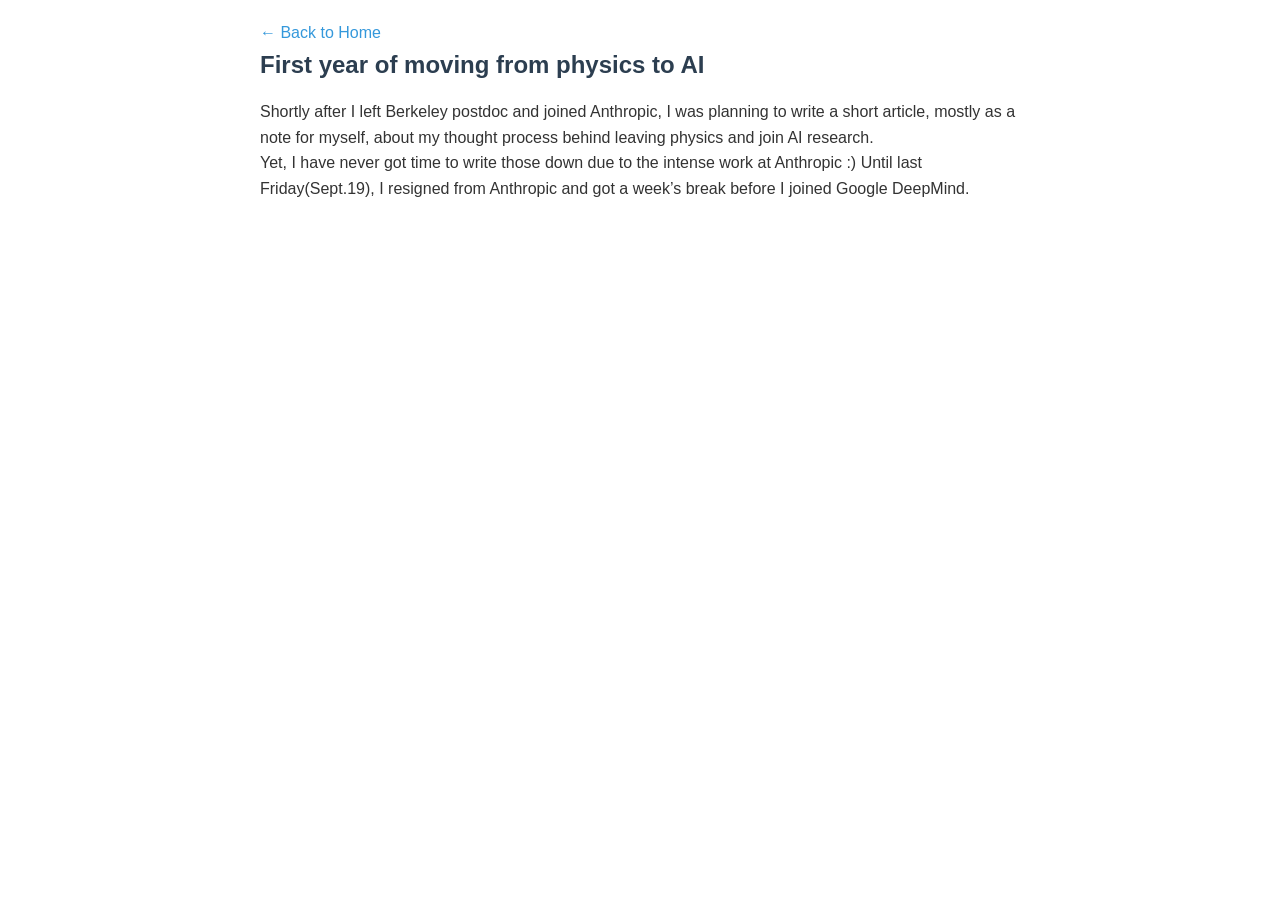
==== posts/2025-10-06.html @ 8a94fac8 "Update 2025-10-06.html" ====
<!-- /posts/2025-10-06.html -->
<!doctype html>
<html lang="en">
<head>
  <meta charset="utf-8" />
  <title>My infant year as an AI researcher — Moving from physics to AI</title>
  <link rel="stylesheet" href="../style.css" />
</head>
<body>
  <nav><a href="../index.html">← Back to Home</a></nav>
  <article>
        <section id="about">
            <h2>First year of moving from physics to AI</h2>
            <p>Shortly after I left Berkeley postdoc and joined Anthropic, I was planning to write a short article, mostly as a note for myself, about my thought process behind leaving physics and join AI research. </p>
            <p>Yet, I have never got time to write those down due to the intense work at Anthropic :) Until last Friday(Sept.19), I resigned from Anthropic and got a week’s break before I joined Google DeepMind. </p>
        </section>
  </article>
</body>
</html>
---- style.css ----
* {
    margin: 0;
    padding: 0;
    box-sizing: border-box;
}

body {
    font-family: -apple-system, BlinkMacSystemFont, 'Segoe UI', Roboto, sans-serif;
    line-height: 1.6;
    color: #333;
    max-width: 800px;
    margin: 0 auto;
    padding: 20px;
}

header {
    text-align: center;
    margin-bottom: 40px;
    padding: 40px 0;
    border-bottom: 2px solid #eee;
}

header h1 {
    font-size: 2.5em;
    margin-bottom: 10px;
    color: #2c3e50;
}

section {
    margin-bottom: 40px;
}

section h2 {
    color: #2c3e50;
    margin-bottom: 15px;
    font-size: 1.5em;
}

a {
    color: #3498db;
    text-decoration: none;
}

a:hover {
    text-decoration: underline;
}
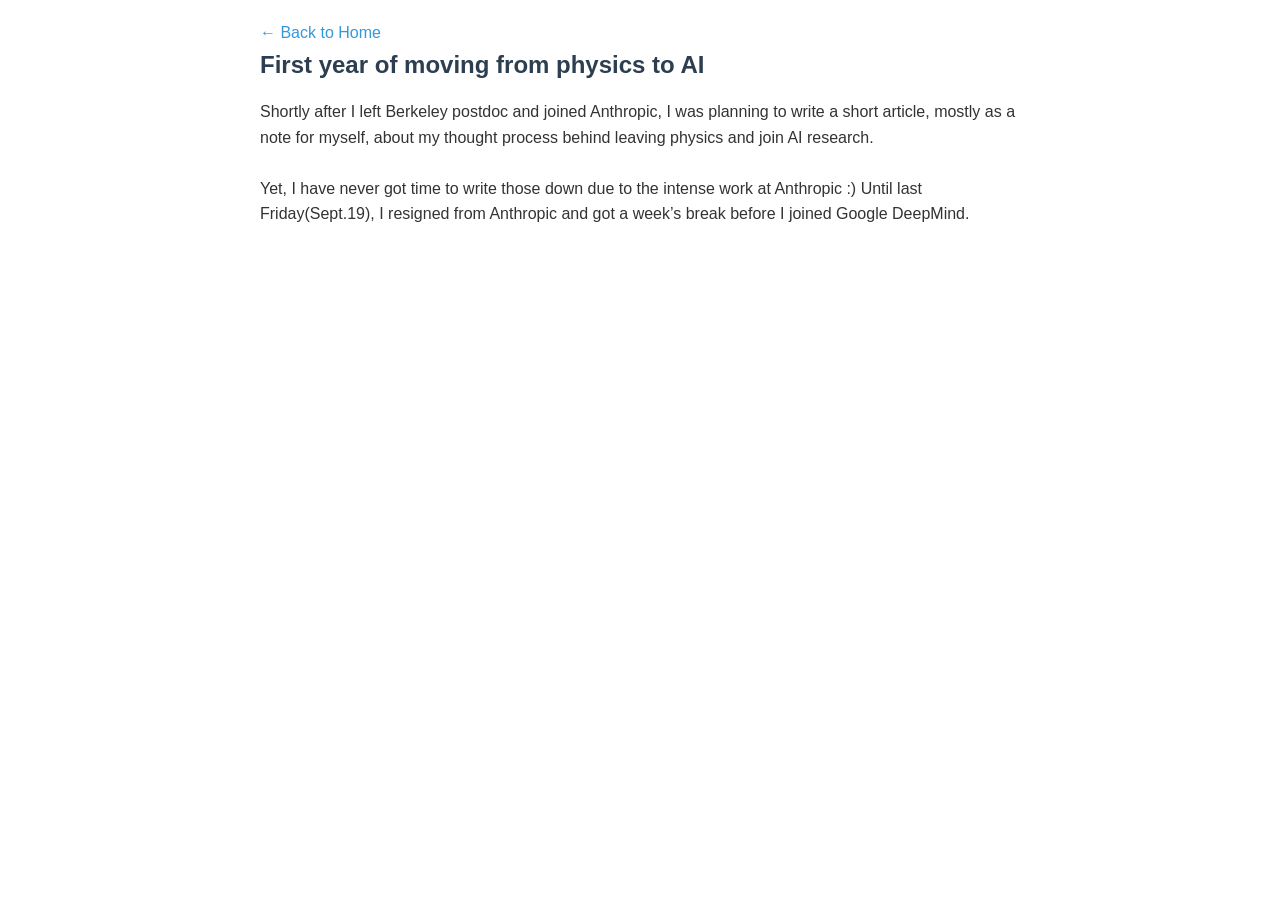
==== commit cd45a43d: "Update 2025-10-06.html" ====
--- a/posts/2025-10-06.html
+++ b/posts/2025-10-06.html
@@ -12,6 +12,7 @@
         <section id="about">
             <h2>First year of moving from physics to AI</h2>
             <p>Shortly after I left Berkeley postdoc and joined Anthropic, I was planning to write a short article, mostly as a note for myself, about my thought process behind leaving physics and join AI research. </p>
+            <p><br></p>
             <p>Yet, I have never got time to write those down due to the intense work at Anthropic :) Until last Friday(Sept.19), I resigned from Anthropic and got a week’s break before I joined Google DeepMind. </p>
         </section>
   </article>
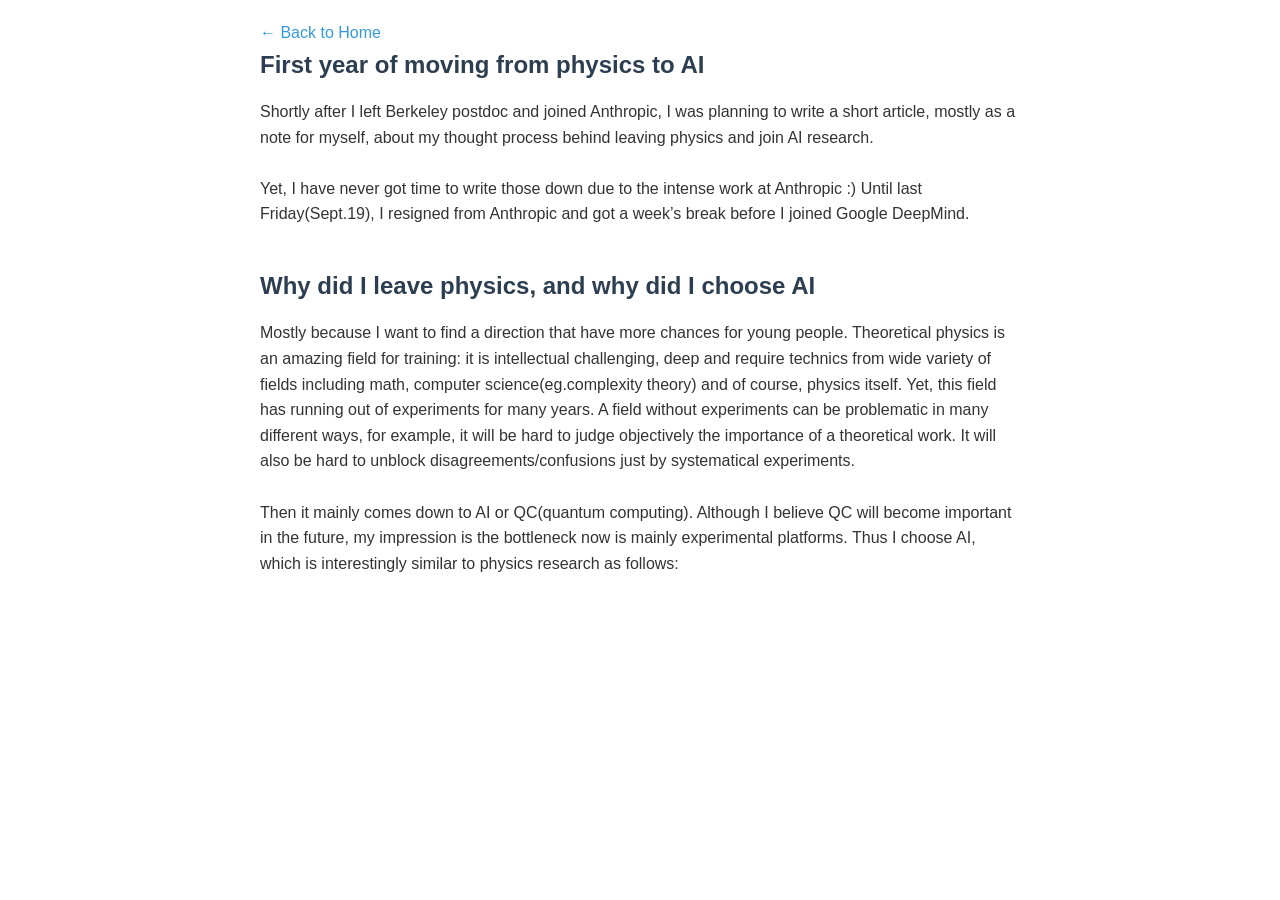
==== commit ff231cbe: "Update 2025-10-06.html" ====
--- a/posts/2025-10-06.html
+++ b/posts/2025-10-06.html
@@ -15,6 +15,13 @@
             <p><br></p>
             <p>Yet, I have never got time to write those down due to the intense work at Anthropic :) Until last Friday(Sept.19), I resigned from Anthropic and got a week’s break before I joined Google DeepMind. </p>
         </section>
+     <section id="about">
+            <h2>Why did I leave physics, and why did I choose AI</h2>
+            <p>Mostly because I want to find a direction that have more chances for young people. Theoretical physics is an amazing field for training: it is intellectual challenging, deep and require technics from wide variety of fields including math, computer science(eg.complexity theory) and of course, physics itself. Yet, this field has running out of experiments for many years. A field without experiments can be problematic in many different ways, for example, it will be hard to judge objectively the importance of a theoretical work. It will also be hard to unblock disagreements/confusions just by systematical experiments. + </p>
+            <p><br></p>
+            <p>Then it mainly comes down to AI or QC(quantum computing). Although I believe QC will become important in the future, my impression is the bottleneck now is mainly experimental platforms. Thus I choose AI, which is interestingly similar to physics research as follows: </p>
+        </section>
   </article>
 </body>
 </html>
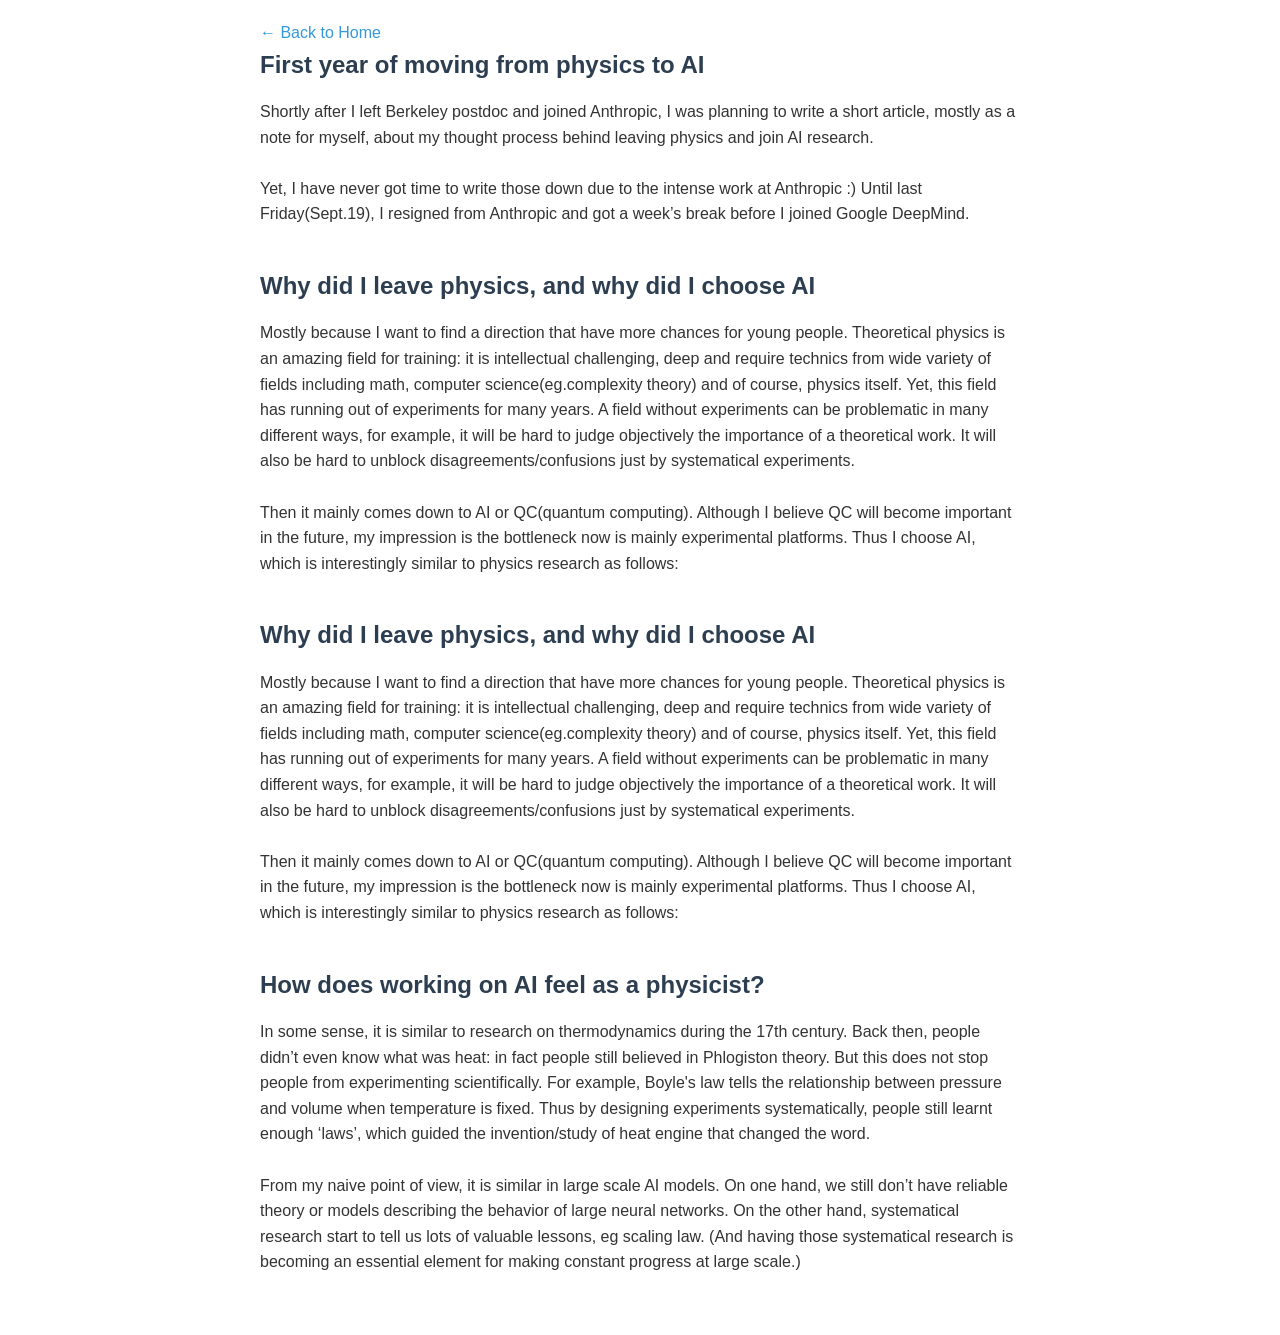
==== commit 0239ea62: "Update 2025-10-06.html" ====
--- a/posts/2025-10-06.html
+++ b/posts/2025-10-06.html
@@ -22,6 +22,19 @@
             <p><br></p>
             <p>Then it mainly comes down to AI or QC(quantum computing). Although I believe QC will become important in the future, my impression is the bottleneck now is mainly experimental platforms. Thus I choose AI, which is interestingly similar to physics research as follows: </p>
         </section>
+         <section id="about">
+            <h2>Why did I leave physics, and why did I choose AI</h2>
+            <p>Mostly because I want to find a direction that have more chances for young people. Theoretical physics is an amazing field for training: it is intellectual challenging, deep and require technics from wide variety of fields including math, computer science(eg.complexity theory) and of course, physics itself. Yet, this field has running out of experiments for many years. A field without experiments can be problematic in many different ways, for example, it will be hard to judge objectively the importance of a theoretical work. It will also be hard to unblock disagreements/confusions just by systematical experiments. + </p>
+            <p><br></p>
+            <p>Then it mainly comes down to AI or QC(quantum computing). Although I believe QC will become important in the future, my impression is the bottleneck now is mainly experimental platforms. Thus I choose AI, which is interestingly similar to physics research as follows: </p>
+        </section>
+         <section id="about">
+            <h2>How does working on AI feel as a physicist?</h2>
+            <p>In some sense, it is similar to research on thermodynamics during the 17th century. Back then, people didn’t even know what was heat: in fact people still believed in Phlogiston theory. But this does not stop people from experimenting scientifically. For example, Boyle's law tells the relationship between pressure and volume when temperature is fixed. Thus by designing experiments systematically, people still learnt enough ‘laws’, which guided the invention/study of heat engine that changed the word. </p>
+            <p><br></p>
+            <p>From my naive point of view, it is similar in large scale AI models. On one hand, we still don’t have reliable theory or models describing the behavior of large neural networks. On the other hand, systematical research start to tell us lots of valuable lessons, eg scaling law. (And having those systematical research is becoming an essential element for making constant progress at large scale.) </p>
+        </section>
   </article>
 </body>
 </html>
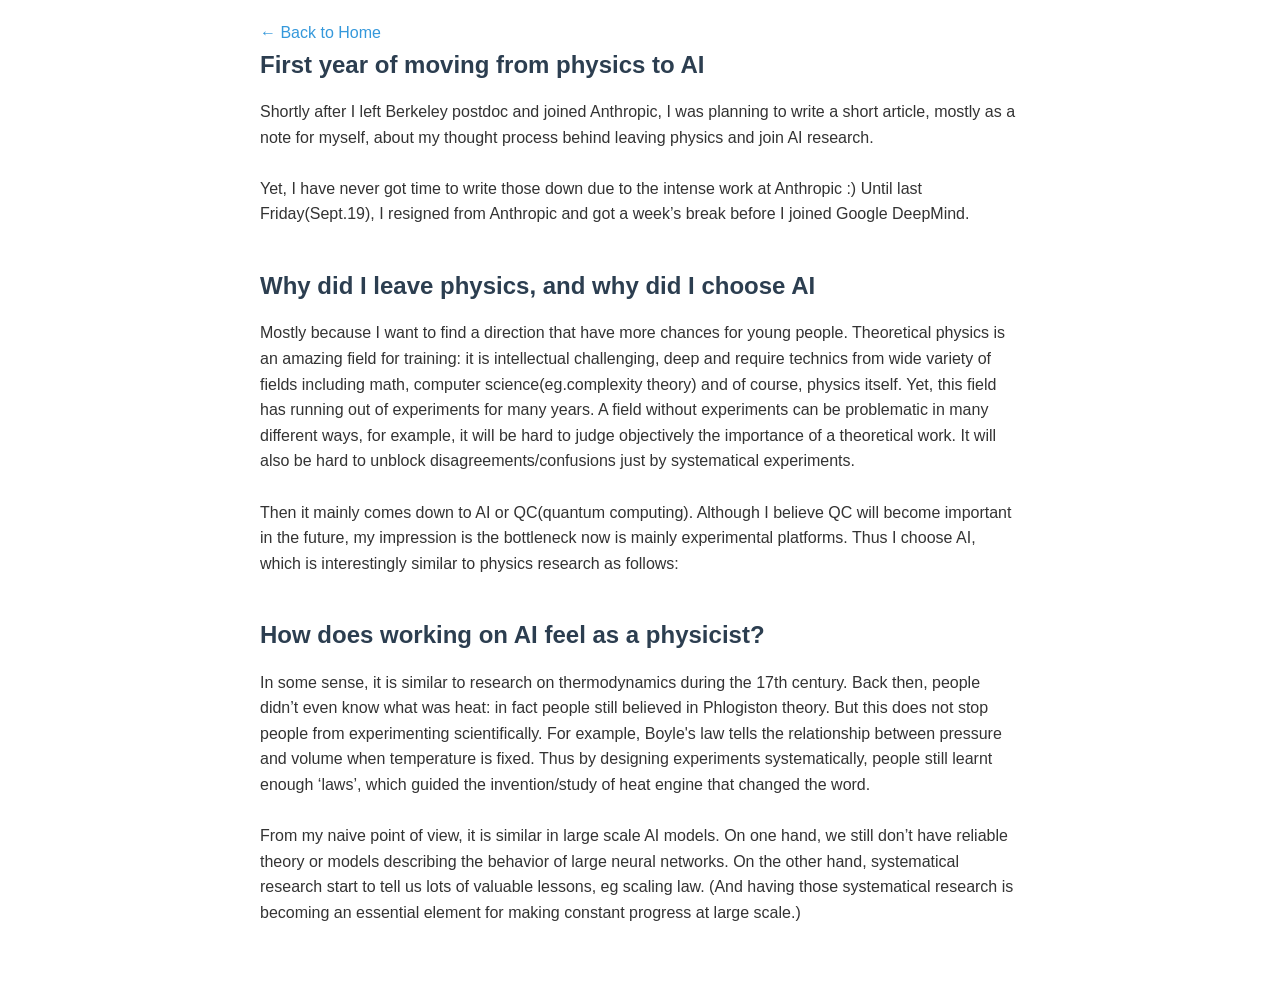
==== commit 35186818: "Update 2025-10-06.html" ====
--- a/posts/2025-10-06.html
+++ b/posts/2025-10-06.html
@@ -23,13 +23,6 @@
             <p>Then it mainly comes down to AI or QC(quantum computing). Although I believe QC will become important in the future, my impression is the bottleneck now is mainly experimental platforms. Thus I choose AI, which is interestingly similar to physics research as follows: </p>
         </section>
          <section id="about">
-            <h2>Why did I leave physics, and why did I choose AI</h2>
-            <p>Mostly because I want to find a direction that have more chances for young people. Theoretical physics is an amazing field for training: it is intellectual challenging, deep and require technics from wide variety of fields including math, computer science(eg.complexity theory) and of course, physics itself. Yet, this field has running out of experiments for many years. A field without experiments can be problematic in many different ways, for example, it will be hard to judge objectively the importance of a theoretical work. It will also be hard to unblock disagreements/confusions just by systematical experiments. - </p>
-            <p><br></p>
-            <p>Then it mainly comes down to AI or QC(quantum computing). Although I believe QC will become important in the future, my impression is the bottleneck now is mainly experimental platforms. Thus I choose AI, which is interestingly similar to physics research as follows: </p>
-        </section>
-         <section id="about">
             <h2>How does working on AI feel as a physicist?</h2>
             <p>In some sense, it is similar to research on thermodynamics during the 17th century. Back then, people didn’t even know what was heat: in fact people still believed in Phlogiston theory. But this does not stop people from experimenting scientifically. For example, Boyle's law tells the relationship between pressure and volume when temperature is fixed. Thus by designing experiments systematically, people still learnt enough ‘laws’, which guided the invention/study of heat engine that changed the word. </p>
             <p><br></p>
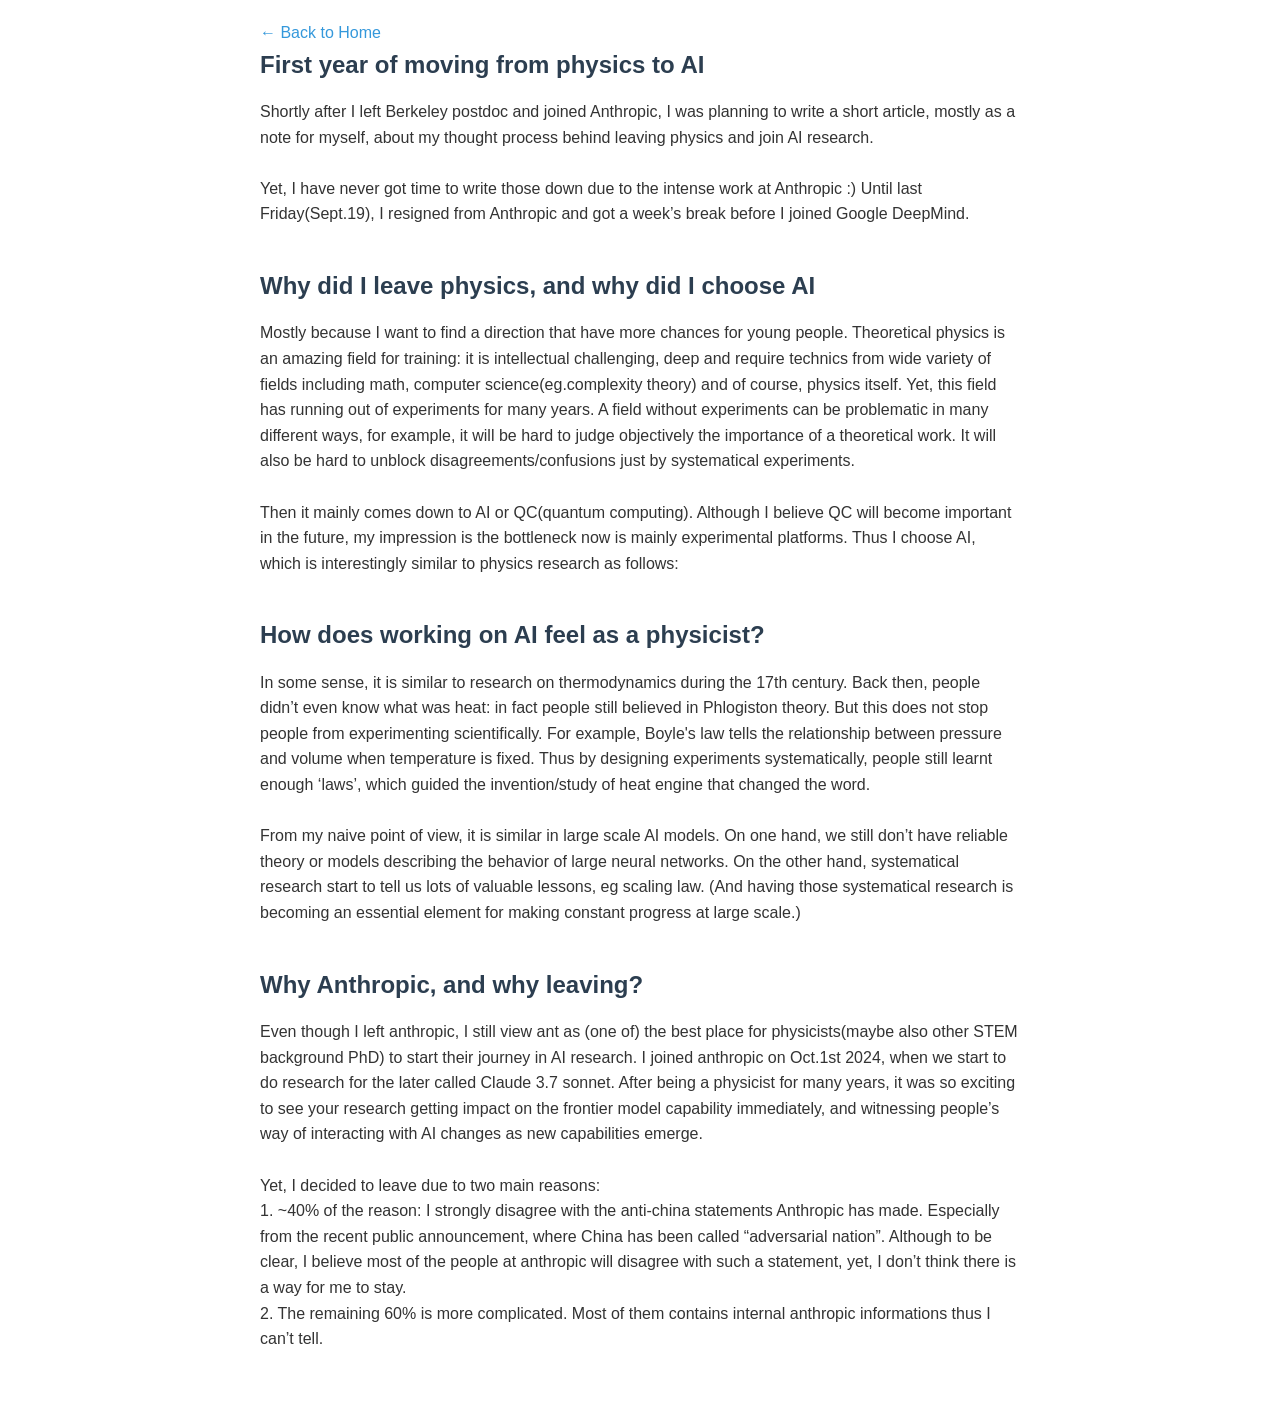
==== commit 385aabed: "Update 2025-10-06.html" ====
--- a/posts/2025-10-06.html
+++ b/posts/2025-10-06.html
@@ -28,6 +28,14 @@
             <p><br></p>
             <p>From my naive point of view, it is similar in large scale AI models. On one hand, we still don’t have reliable theory or models describing the behavior of large neural networks. On the other hand, systematical research start to tell us lots of valuable lessons, eg scaling law. (And having those systematical research is becoming an essential element for making constant progress at large scale.) </p>
         </section>
+             <section id="about">
+            <h2>Why Anthropic, and why leaving?</h2>
+            <p>Even though I left anthropic, I still view ant as (one of) the best place for physicists(maybe also other STEM background PhD) to start their journey in AI research. I joined anthropic on Oct.1st 2024, when we start to do research for the later called Claude 3.7 sonnet. After being a physicist for many years, it was so exciting to see your research getting impact on the frontier model capability immediately, and witnessing people’s way of interacting with AI changes as new capabilities emerge.  </p>
+            <p><br></p>
+            <p>Yet, I decided to leave due to two main reasons: </p>
+            <p>1. ~40% of the reason: I strongly disagree with the anti-china statements Anthropic has made. Especially from the recent public announcement, where China has been called “adversarial nation”. Although to be clear, I believe most of the people at anthropic will disagree with such a statement, yet, I don’t think there is a way for me to stay. </p>
+            <p>2. The remaining 60% is more complicated. Most of them contains internal anthropic informations thus I can’t tell. </p>
+        </section>
   </article>
 </body>
 </html>
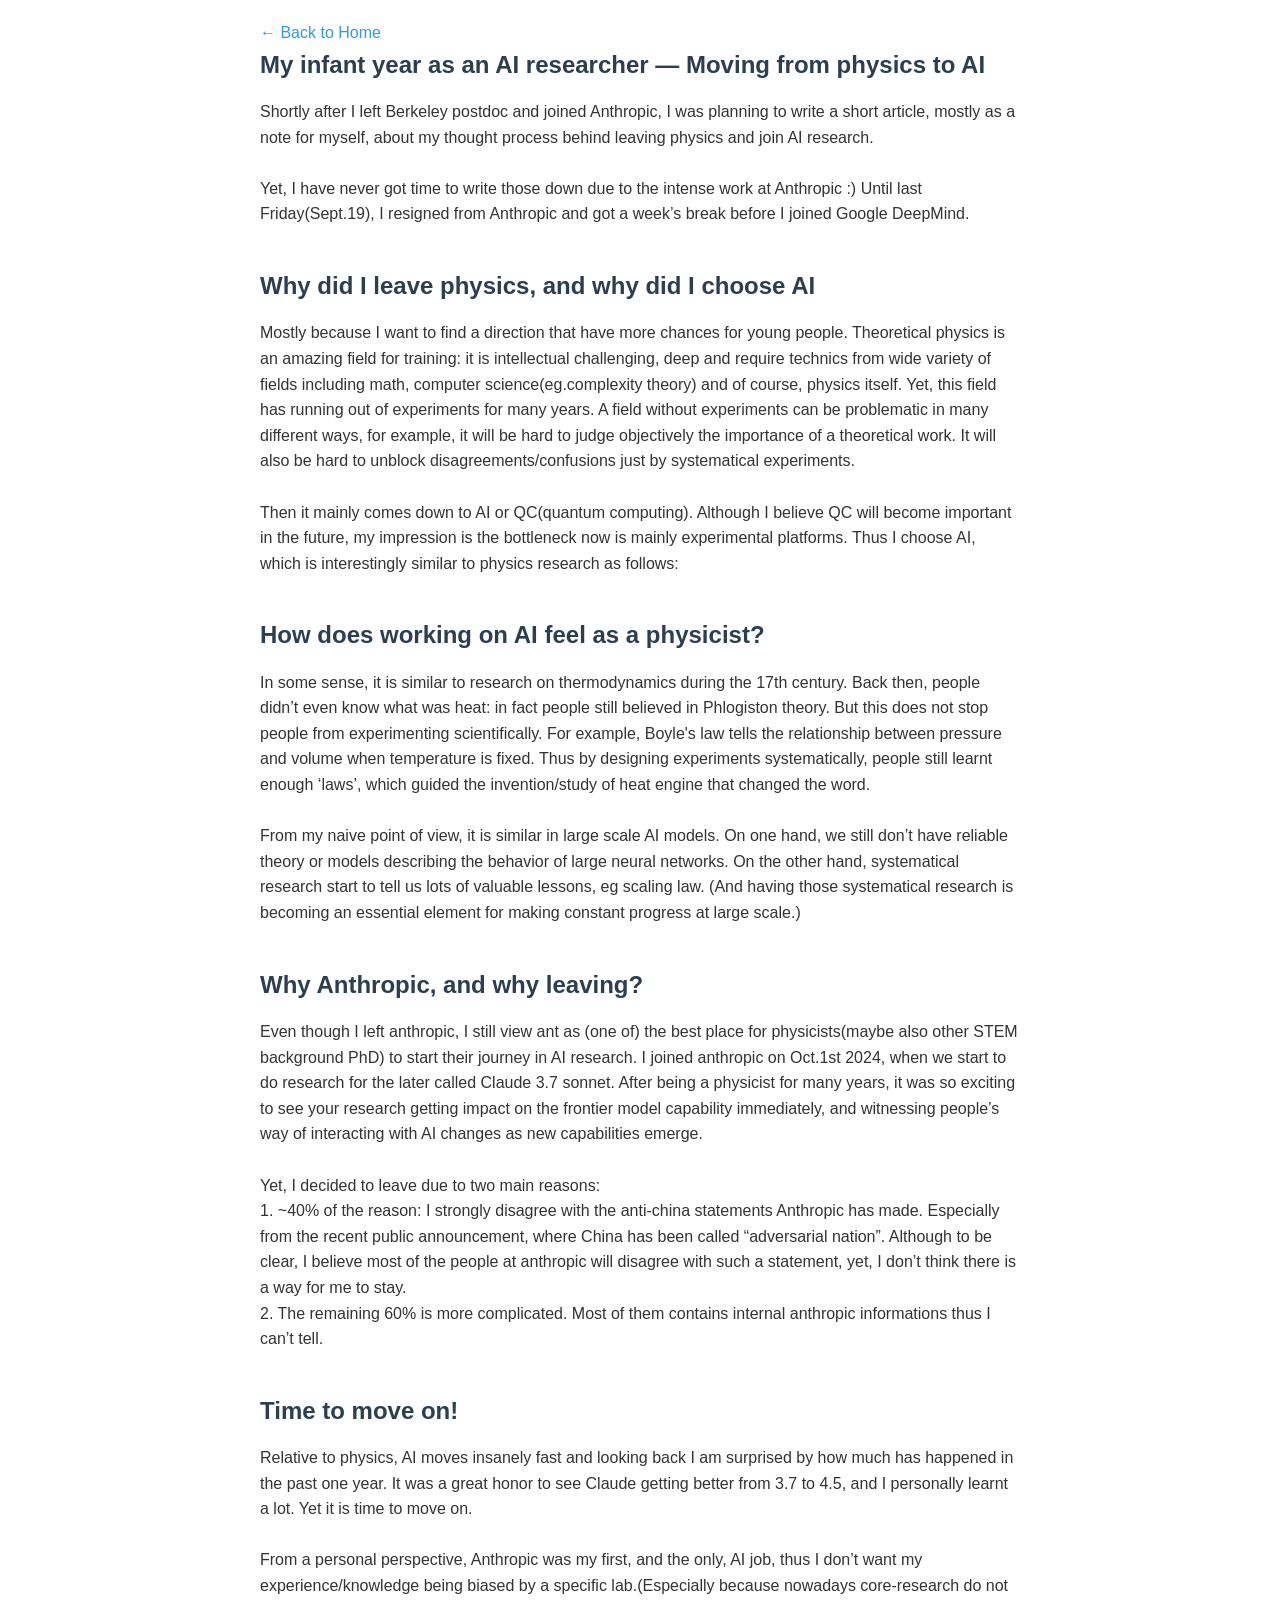
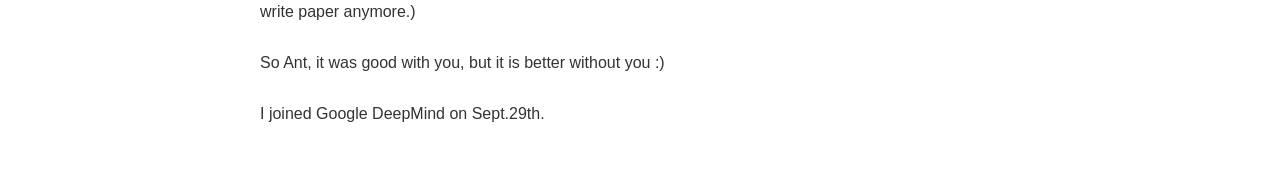
==== commit 7e1ec8f3: "Update 2025-10-06.html" ====
--- a/posts/2025-10-06.html
+++ b/posts/2025-10-06.html
@@ -10,7 +10,7 @@
   <nav><a href="../index.html">← Back to Home</a></nav>
   <article>
         <section id="about">
-            <h2>First year of moving from physics to AI</h2>
+            <h2>My infant year as an AI researcher — Moving from physics to AI</h2>
             <p>Shortly after I left Berkeley postdoc and joined Anthropic, I was planning to write a short article, mostly as a note for myself, about my thought process behind leaving physics and join AI research. </p>
             <p><br></p>
             <p>Yet, I have never got time to write those down due to the intense work at Anthropic :) Until last Friday(Sept.19), I resigned from Anthropic and got a week’s break before I joined Google DeepMind. </p>
@@ -36,6 +36,17 @@
             <p>1. ~40% of the reason: I strongly disagree with the anti-china statements Anthropic has made. Especially from the recent public announcement, where China has been called “adversarial nation”. Although to be clear, I believe most of the people at anthropic will disagree with such a statement, yet, I don’t think there is a way for me to stay. </p>
             <p>2. The remaining 60% is more complicated. Most of them contains internal anthropic informations thus I can’t tell. </p>
         </section>
+            </section>
+             <section id="about">
+            <h2>Time to move on!</h2>
+            <p>Relative to physics, AI moves insanely fast and looking back I am surprised by how much has happened in the past one year. It was a great honor to see Claude getting better from 3.7 to 4.5, and I personally learnt a lot. Yet it is time to move on.  </p>
+            <p><br></p>
+            <p>From a personal perspective, Anthropic was my first, and the only, AI job, thus I don’t want my experience/knowledge being biased by a specific lab.(Especially because nowadays core-research do not write paper anymore.) </p>
+            <p><br></p>
+            <p>So Ant, it was good with you, but it is better without you :)</p>
+            <p><br></p>
+            <p>I joined Google DeepMind on Sept.29th. </p>
+        </section>
   </article>
 </body>
 </html>
